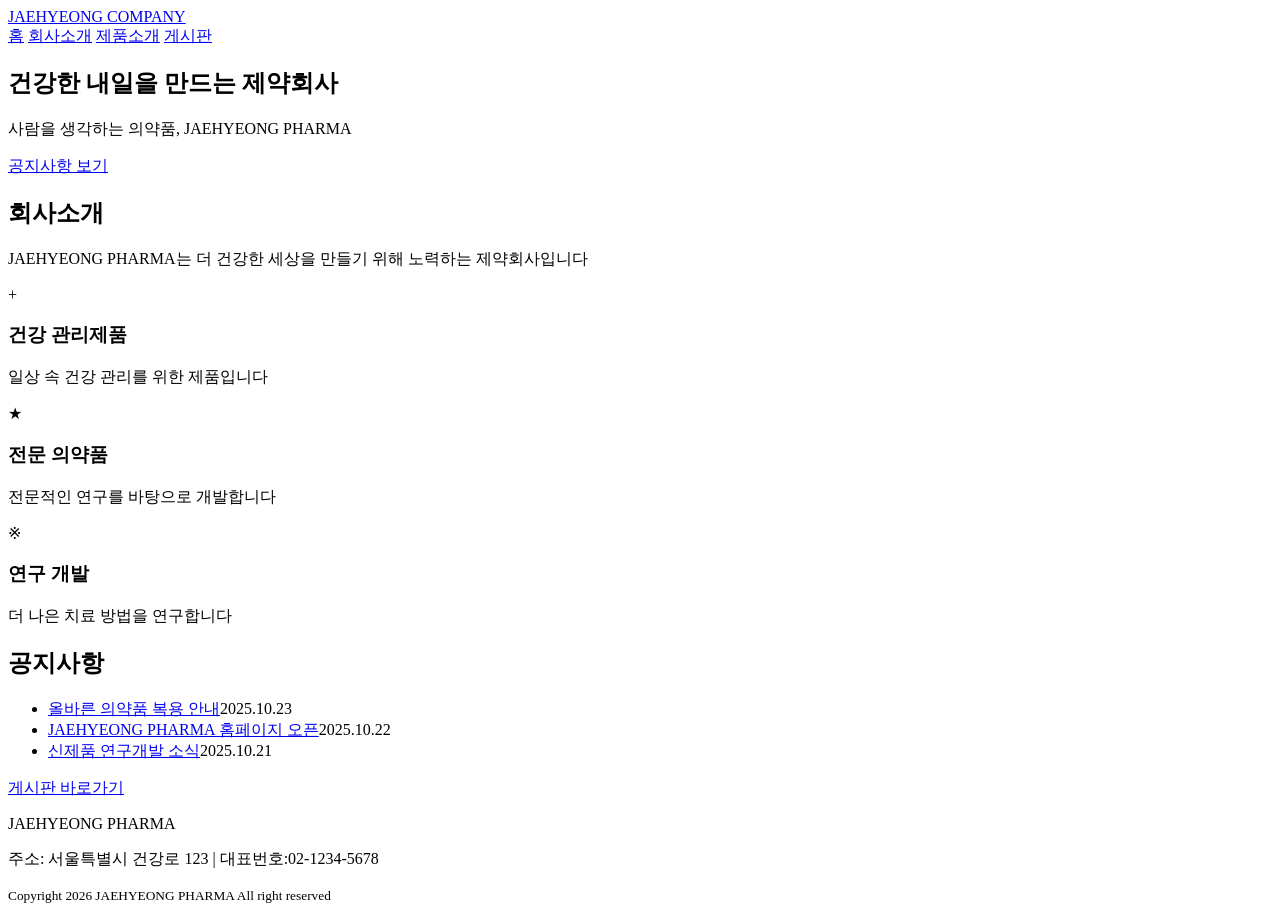
==== index.html @ 88c007be "홈페이지 샘플" ====
<!DOCTYPE html>
<html lang="en">
<head>
    <meta charset="UTF-8">
    <meta name="viewport" content="width=device-width, initial-scale=1.0">
    <title>재형 제약</title>
</head>
<body>
    <!--공통 상단-->
    <header> 
        <div class="logo"><a href="index.html">JAEHYEONG COMPANY</a>
        </div>
        <nav>
            <a href="index.html">홈</a>
            <a href="#">회사소개</a>
            <a href="#">제품소개</a>
            <a href="board.html">게시판</a>
        </nav>
    </header>

    <!--메인 화면-->
    <main>
        <section class="main-banner">
            <h1>건강한 내일을 만드는 제약회사</h1>
            <p>사람을 생각하는 의약품, JAEHYEONG PHARMA</p>
            <a href="board.html" class="button">공지사항 보기</a>
        </section>
        <section class="content-section" id="company">
            <h2>회사소개</h2>
            <p>JAEHYEONG PHARMA는 더 건강한 세상을 만들기 위해 노력하는 제약회사입니다</p>
        </section>
        <section class="content-section" id="products">
            <div class="card-list">
                <article class="card">
                    <div class="product-img blue"> + </div>
                    <h3>건강 관리제품</h3>
                    <p>일상 속 건강 관리를 위한 제품입니다</p>
                </article>
                <article class="card">
                    <div class="product-img green"> ★ </div>
                    <h3>전문 의약품</h3>
                    <p>전문적인 연구를 바탕으로 개발합니다</p>
                    <article class="card">
                    <div class="product-img lightblue"> ※ </div>
                    <h3>연구 개발</h3>
                    <p>더 나은 치료 방법을 연구합니다</p>
                </article>
                </article>
            </div>
        </section>
        <section class="content-section notice">
            <h2>공지사항</h2>
            <ul>
                <li><a href="#">올바른 의약품 복용 안내</a><span>2025.10.23</span></li>
                <li><a href="#">JAEHYEONG PHARMA 홈페이지 오픈</a><span>2025.10.22</span></li>
                <li><a href="#">신제품 연구개발 소식</a><span>2025.10.21</span></li>
            </ul>
            <a href="board.html" class="button">게시판 바로가기</a>
        </section>
    </main>

    <!--공통 하단-->
    <footer>
        <p>JAEHYEONG PHARMA</p>
        <p>주소: 서울특별시 건강로 123 | 대표번호:02-1234-5678</p>
        <small>Copyright 2026 JAEHYEONG PHARMA All right reserved</small>
    </footer>
</body>
</html>
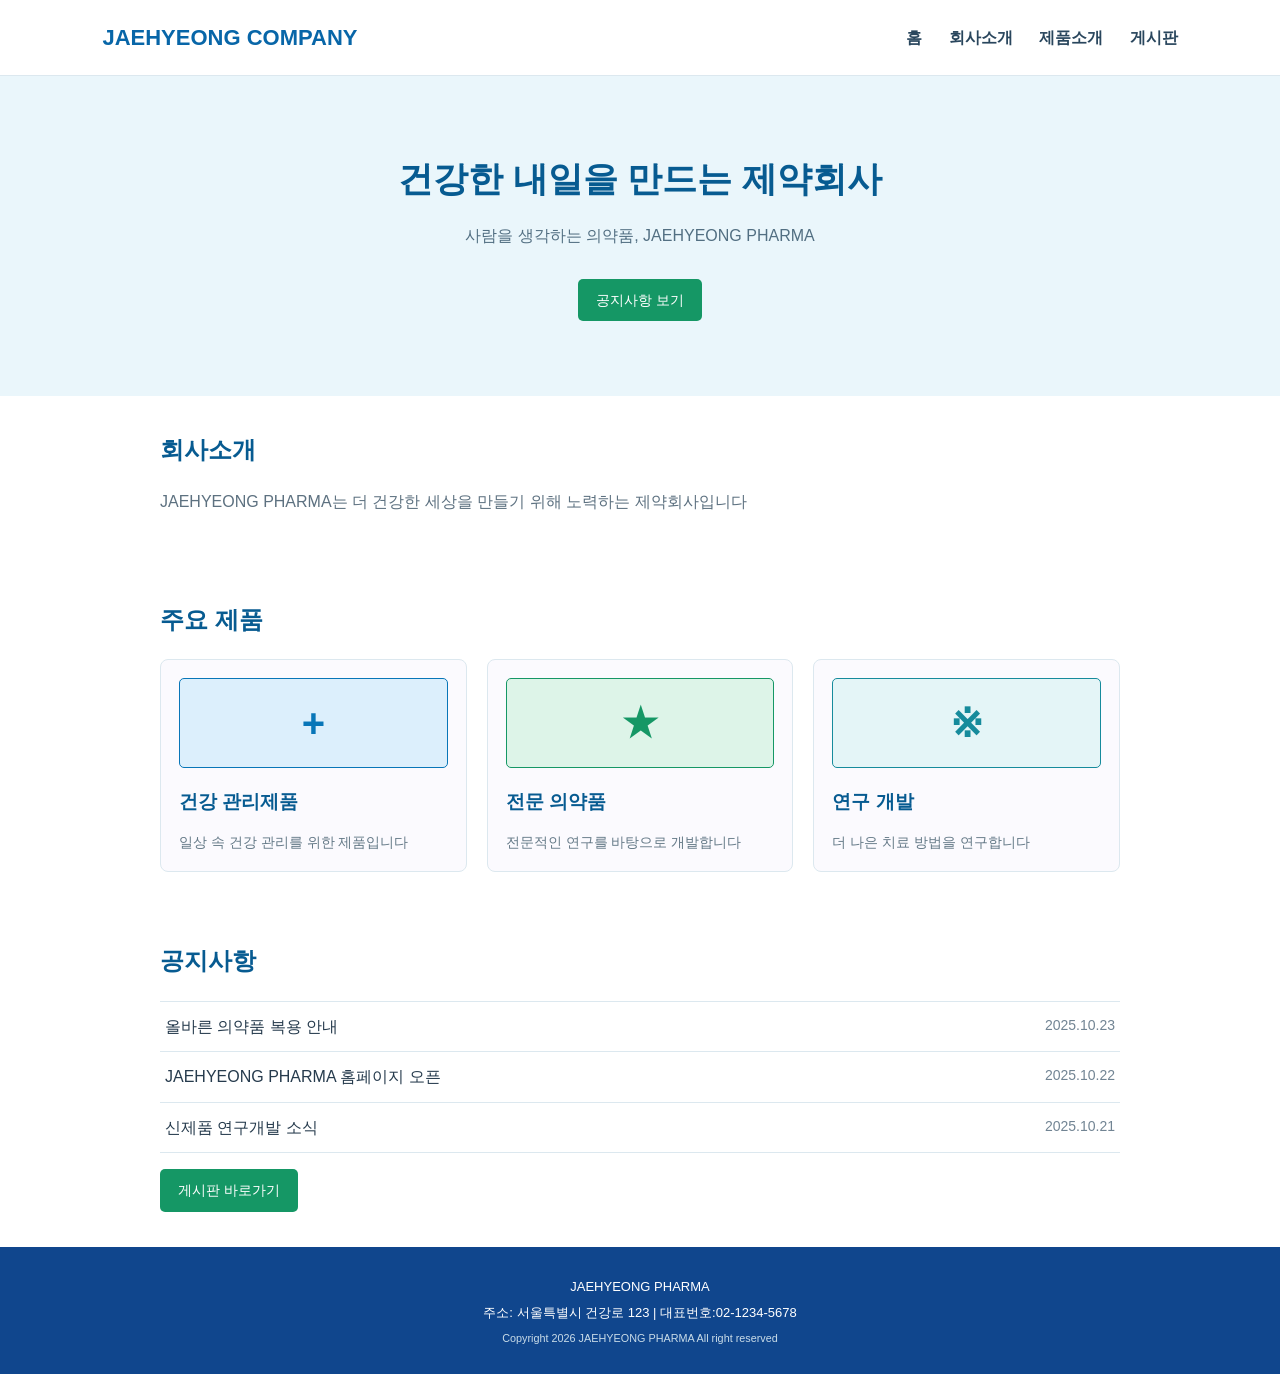
==== commit b34191f3: "게시판 만들기 추가" ====
--- a/index.html
+++ b/index.html
@@ -3,6 +3,7 @@
 <head>
     <meta charset="UTF-8">
     <meta name="viewport" content="width=device-width, initial-scale=1.0">
+    <link rel="stylesheet" href="css/style.css">
     <title>재형 제약</title>
 </head>
 <body>
@@ -30,6 +31,7 @@
             <p>JAEHYEONG PHARMA는 더 건강한 세상을 만들기 위해 노력하는 제약회사입니다</p>
         </section>
         <section class="content-section" id="products">
+            <h2>주요 제품</h2>
             <div class="card-list">
                 <article class="card">
                     <div class="product-img blue"> + </div>
@@ -40,11 +42,11 @@
                     <div class="product-img green"> ★ </div>
                     <h3>전문 의약품</h3>
                     <p>전문적인 연구를 바탕으로 개발합니다</p>
-                    <article class="card">
+                </article>
+                <article class="card">
                     <div class="product-img lightblue"> ※ </div>
                     <h3>연구 개발</h3>
                     <p>더 나은 치료 방법을 연구합니다</p>
-                </article>
                 </article>
             </div>
         </section>
--- a/css/style.css
+++ b/css/style.css
@@ -0,0 +1,307 @@
+* {
+    box-sizing: border-box; /* padding 값에 상관없이 width 고정 */
+}
+
+body {
+    margin: 0;
+    font-family: Arial, "맑은 고딕", sans-serif;
+    color: #263b4d;
+    background-color: white;
+    line-height: 1.6;
+}
+
+a {
+    color: inherit; /* 하이퍼링크의 상위 태그의 색을 사용 */
+    text-decoration: none;
+}
+
+/* 상단 로고 */
+header {
+    display: flex;
+    justify-content: space-between; /* 양옆으로 정렬 */
+    padding: 20px 8%;
+    border-bottom: 1px solid #dce8ef;
+    align-items: center;
+}
+
+.logo {
+    font-weight: bold;
+    color: #0866a8;
+    font-size: 22px;
+}
+
+nav a {
+    font-weight: bold;
+    color: #29465d;
+    margin-left: 22px;
+}
+
+nav a:hover {
+    color: #159765;
+}
+
+/* 홈페이지 대문 배너 */
+.main-banner {
+    background-color: #eaf6fb;
+    text-align: center;
+    padding: 75px 20px;
+}
+
+.main-banner h1 {
+    color: #075b91;
+    font-size: 35px;
+    margin: 0 0 12px;
+}
+
+.main-banner p {
+    color: #526f82;
+    margin-bottom: 30px;
+}
+
+/* 공통 버튼 디자인 */
+.button {
+    background-color: #159765;
+    padding: 10px 18px;
+    color: white;
+    font-size: 14px;
+    border: none;
+    border-radius: 5px;
+    display: inline-block;
+}
+
+.button:hover {
+    background-color: #107b52;
+}
+
+/* 본문 컨텐츠 영역 */
+.content-section {
+    width: 1000px;
+    margin: 0 auto;
+    padding: 35px 20px;
+}
+
+.content-section h2 {
+    color: #075b91;
+    margin-top: 0;
+}
+
+.content-section p {
+    color: #5d7180;
+}
+
+/* 제품 카드 리스트 */
+.card-list {
+    display: flex;
+    gap: 20px;
+
+}
+
+.card {
+    border: 1px solid #dce8ef;
+    border-radius: 8px;
+    background-color: #fbfafe;
+    padding: 18px;
+    flex: 1;
+}
+
+.card h3 {
+    color: #075b91;
+    margin-bottom: 5px;
+}
+
+.card p {
+    color: #647987;
+    font-size: 14px;
+    margin-bottom: 0;
+}
+
+.product-img {
+    display: flex;
+    height: 90px;
+    border: 1px solid ;
+    font-weight: bold;
+    font-size: 40px;
+    justify-content: center; /* 가로 가운데 정렬 */
+    align-items: center; 
+    border-radius: 5px;
+}
+
+.product-img.blue {
+    background-color: #dceffc;
+    color: #0876b8;
+}
+
+.product-img.green {
+    background-color: #ddf4e8;
+    color: #159765;
+}
+
+.product-img.lightblue {
+    background-color: #e4f5f7;
+    color: #168b9c;
+}
+
+/* 공지사항 */
+.content-section.notice ul {
+    list-style: none;
+    border-top: 1px solid #dce8ef;
+    padding: 0; /* ul 내 리스트들의 여백을 제거 */
+}
+
+.content-section.notice li {
+    border-bottom: 1px solid #dce8ef;
+    display: flex;
+    justify-content: space-between;
+    gap: 15px;
+    padding: 12px 5px;
+}
+
+.content-section.notice li span {
+    font-size: 14px;
+    color: #718493;
+}
+
+.content-section.notice a:hover {
+    color: #159765;
+}
+
+/* 하단 디자인 */
+footer {
+    background-color: #10468d;
+    text-align: center;
+    padding: 25px 15px;
+    color: white;
+    font-size: 13px;
+}
+
+footer small {
+    color: #c9dce8;
+}
+
+footer p {
+    margin: 5px;
+}
+
+/* 게시판 목록 디자인 */
+/* 게시판 페이지 제목 */
+.page-title {
+    background-color: #eaf6fb;
+    padding: 30px 8%;
+}
+
+.page-title h1 {
+    color: #075b91;
+    margin: 0;
+}
+
+.page-title p {
+    color: #526f82;
+    margin: 0;
+}
+
+/* 게시판 검색 */
+.boardSearch {
+    display: flex;
+    justify-content: flex-end;
+    gap: 10px;
+    margin-bottom: 15px;
+}
+
+.boardSearch input {
+    width: 260px;
+    padding: 10px;
+    border: 1px solid #cbdbe5;
+}
+
+/* 게시판 글 목록 */
+.boardTable {
+    width: 100%;
+    text-align: center;
+    font-size: 14px;
+    border-collapse: collapse; /* 열 사이의 빈 공간 제거 */
+}
+
+.boardTable th {
+    background-color: #f0f7fa;
+    color: #29465d;
+}
+
+.boardTable td {
+    padding: 13px 8px;
+    border-bottom: 1px solid #dce8ef;
+}
+
+.boardTable .subject {
+    text-align: left;
+    width: 50%;
+}
+
+.boardTable .subject:hover {
+    color: #159765;
+    text-decoration: underline;
+}
+
+.boardBottom {
+    display: flex;
+    justify-content: space-between;
+    align-items: center;
+    margin-top: 20px;
+}
+
+.pageNumber a {
+    border: 1px solid #dce8ef;
+    padding: 5px 10px;
+    border-radius: 4px;
+}
+
+/* 게시글 내용 보기 디자인 */
+.content-section.article h2 {
+    border-bottom: 1px solid #dce8ef;
+    padding-bottom: 15px;
+}
+
+.article-info {
+    display: flex;
+    gap: 20px;
+    padding: 10px 0;
+    color: #718493;
+    font-size: 13px;
+    border-bottom: 1px solid #dce8ef;
+}
+
+.article-content {
+    padding: 20px;
+    min-height: 250px; 
+}
+
+.article-content h3 {
+    color: #075b91;
+}
+
+.article-buttons {
+    display: flex;
+    justify-content: flex-end;
+    gap: 8px;
+}
+
+.button.gray {
+    background-color: #718493;
+}
+
+.button.gray:hover {
+    background-color: #536775;
+}
+
+.prev-next {
+    padding-top: 0;
+}
+
+.prev-next p {
+    border: 1px solid #dce8ef;
+    padding: 10px;
+}
+
+.prev-next b {
+    color: #075b91;
+    padding-right: 10px;
+}
